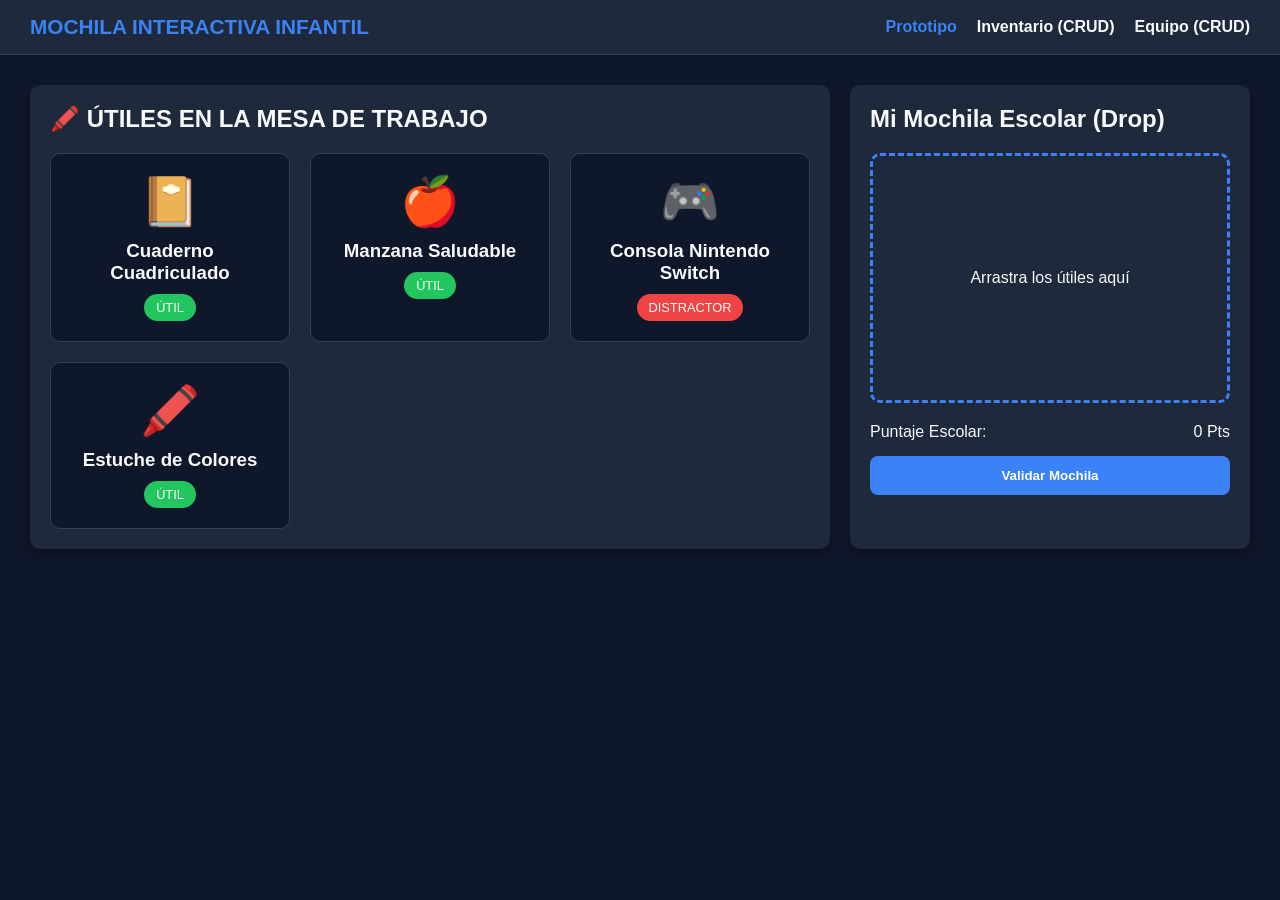
==== index.html @ 09b26867 "Primer avance del proyecto" ====
<!DOCTYPE html>
<html lang="es">

<head>
    <meta charset="UTF-8">
    <meta name="viewport" content="width=device-width, initial-scale=1.0">
    <title>Mochila Interactiva Infantil</title>

    <link rel="stylesheet" href="css/estilos.css">
</head>

<body>

    <!-- ENCABEZADO -->
    <header>
        <nav class="navbar">

            <div class="logo">
                <h1>MOCHILA INTERACTIVA INFANTIL</h1>
            </div>

            <ul class="menu">
                <li>
                    <a href="index.html" class="activo">Prototipo</a>
                </li>

                <li>
                    <a href="crud.html">Inventario (CRUD)</a>
                </li>

                <li>
                    <a href="integrantes.html">Equipo (CRUD)</a>
                </li>
            </ul>

        </nav>
    </header>

    <!-- CONTENIDO PRINCIPAL -->
    <main class="contenedor-principal">

        <!-- SECCIÓN DE ÚTILES -->
        <section class="utiles-section">

            <h2>🖍️ ÚTILES EN LA MESA DE TRABAJO</h2>

            <div class="contenedor-utiles">

                <!-- Tarjeta 1 -->
                <article class="tarjeta-util">
                    <div class="emoji">📔</div>

                    <h3>Cuaderno Cuadriculado</h3>

                    <span class="etiqueta util">
                        ÚTIL
                    </span>
                </article>

                <!-- Tarjeta 2 -->
                <article class="tarjeta-util">
                    <div class="emoji">🍎</div>

                    <h3>Manzana Saludable</h3>

                    <span class="etiqueta util">
                        ÚTIL
                    </span>
                </article>

                <!-- Tarjeta 3 -->
                <article class="tarjeta-util">
                    <div class="emoji">🎮</div>

                    <h3>Consola Nintendo Switch</h3>

                    <span class="etiqueta distractor">
                        DISTRACTOR
                    </span>
                </article>

                <!-- Tarjeta 4 -->
                <article class="tarjeta-util">
                    <div class="emoji">🖍️</div>

                    <h3>Estuche de Colores</h3>

                    <span class="etiqueta util">
                        ÚTIL
                    </span>
                </article>

            </div>

        </section>

        <!-- SECCIÓN MOCHILA -->
        <aside class="mochila-panel">

            <h2>Mi Mochila Escolar (Drop)</h2>

            <div id="zonaDrop" class="zona-drop">

                <p>Arrastra los útiles aquí</p>

            </div>

            <div class="puntaje-container">

                <div class="puntaje-header">
                    <span>Puntaje Escolar:</span>
                    <span id="puntaje">0 Pts</span>
                </div>

                <button id="btnValidar">
                    Validar Mochila
                </button>

            </div>

        </aside>

    </main>

    <script src="js/principal.js"></script>

</body>

</html>
---- css/estilos.css ----
/* ==================================================
   VARIABLES GLOBALES
================================================== */

:root{
    --color-principal:#3b82f6;
    --color-secundario:#1e293b;
    --color-fondo:#0f172a;
    --color-panel:#1e293b;
    --color-borde:#334155;
    --color-texto:#f8fafc;
    --color-exito:#22c55e;
    --color-error:#ef4444;
    --sombra:0 4px 10px rgba(0,0,0,0.3);
}

/* ==================================================
   RESET
================================================== */

*{
    margin:0;
    padding:0;
    box-sizing:border-box;
}

body{
    font-family:Arial, Helvetica, sans-serif;
    background:var(--color-fondo);
    color:var(--color-texto);
    min-height:100vh;
}

/* ==================================================
   NAVBAR
================================================== */

.navbar{
    display:flex;
    justify-content:space-between;
    align-items:center;

    padding:15px 30px;

    background:var(--color-secundario);

    border-bottom:1px solid var(--color-borde);
}

.logo h1{
    color:var(--color-principal);
    font-size:1.3rem;
}

.menu{
    list-style:none;
    display:flex;
    gap:20px;
}

.menu a{
    text-decoration:none;
    color:var(--color-texto);
    font-weight:bold;
    transition:.3s;
}

.menu a:hover{
    color:var(--color-principal);
}

.activo{
    color:var(--color-principal) !important;
}

/* ==================================================
   INDEX.HTML
================================================== */

.contenedor-principal{
    display:grid;

    grid-template-columns:2fr 1fr;

    gap:20px;

    padding:30px;
}

.utiles-section,
.mochila-panel{
    background:var(--color-panel);

    padding:20px;

    border-radius:10px;

    box-shadow:var(--sombra);
}

.utiles-section h2,
.mochila-panel h2{
    margin-bottom:20px;
}

.contenedor-utiles{
    display:grid;

    grid-template-columns:
    repeat(auto-fit,minmax(180px,1fr));

    gap:20px;
}

.tarjeta-util{
    background:#0f172a;

    border:1px solid var(--color-borde);

    border-radius:10px;

    padding:20px;

    text-align:center;

    transition:.3s;
}

.tarjeta-util:hover{
    transform:translateY(-5px);
}

.emoji{
    font-size:3rem;
    margin-bottom:10px;
}

.etiqueta{
    display:inline-block;

    margin-top:10px;

    padding:6px 12px;

    border-radius:20px;

    font-size:.8rem;
}

.util{
    background:var(--color-exito);
}

.distractor{
    background:var(--color-error);
}

.zona-drop{
    min-height:250px;

    border:3px dashed var(--color-principal);

    border-radius:10px;

    display:flex;

    justify-content:center;
    align-items:center;

    margin-bottom:20px;
}

.puntaje-container{
    display:flex;
    flex-direction:column;
    gap:15px;
}

.puntaje-header{
    display:flex;
    justify-content:space-between;
}

#btnValidar{
    padding:12px;

    border:none;

    border-radius:8px;

    cursor:pointer;

    background:var(--color-principal);

    color:white;

    font-weight:bold;
}

/* ==================================================
   CRUD.HTML
================================================== */

.crud-contenedor{
    display:grid;

    grid-template-columns:1fr 2fr;

    gap:20px;

    padding:30px;
}

.formulario-panel,
.tabla-panel{
    background:var(--color-panel);

    padding:20px;

    border-radius:10px;

    box-shadow:var(--sombra);
}

.grupo-form{
    margin-bottom:15px;
}

.grupo-form label{
    display:block;
    margin-bottom:5px;
}

.grupo-form input,
.grupo-form select{
    width:100%;

    padding:10px;

    border:1px solid var(--color-borde);

    border-radius:6px;

    background:#0f172a;

    color:white;
}

.btn-guardar{
    width:100%;

    padding:12px;

    border:none;

    border-radius:6px;

    cursor:pointer;

    background:var(--color-principal);

    color:white;

    font-weight:bold;
}

table{
    width:100%;

    border-collapse:collapse;
}

th{
    background:var(--color-secundario);
}

th,
td{
    padding:12px;

    border:1px solid var(--color-borde);

    text-align:center;
}

.btn-editar{
    background:#f59e0b;

    color:white;

    border:none;

    padding:8px 12px;

    border-radius:5px;

    cursor:pointer;
}

.btn-eliminar{
    background:#ef4444;

    color:white;

    border:none;

    padding:8px 12px;

    border-radius:5px;

    cursor:pointer;
}

/* ==================================================
   INTEGRANTES.HTML
================================================== */

.integrantes-contenedor{
    padding:30px;
}

.equipo-section h2{
    margin-bottom:25px;
}

.contenedor-integrantes{
    display:grid;

    grid-template-columns:
    repeat(auto-fit,minmax(250px,1fr));

    gap:25px;
}

.tarjeta-integrante{
    background:var(--color-panel);

    border-radius:10px;

    padding:20px;

    text-align:center;

    box-shadow:var(--sombra);
}

.tarjeta-integrante img{
    width:120px;
    height:120px;

    object-fit:cover;

    border-radius:50%;

    margin-bottom:15px;

    border:3px solid var(--color-principal);
}

.tarjeta-integrante h3{
    margin-bottom:10px;
}

.tarjeta-integrante p{
    margin-bottom:8px;
}

.acciones{
    display:flex;

    justify-content:center;

    gap:10px;

    margin-top:15px;
}

/* ==================================================
   RESPONSIVE
================================================== */

@media(max-width:768px){

    .navbar{
        flex-direction:column;
        gap:15px;
    }

    .menu{
        flex-direction:column;
        text-align:center;
    }

    .contenedor-principal{
        grid-template-columns:1fr;
    }

    .crud-contenedor{
        grid-template-columns:1fr;
    }
}
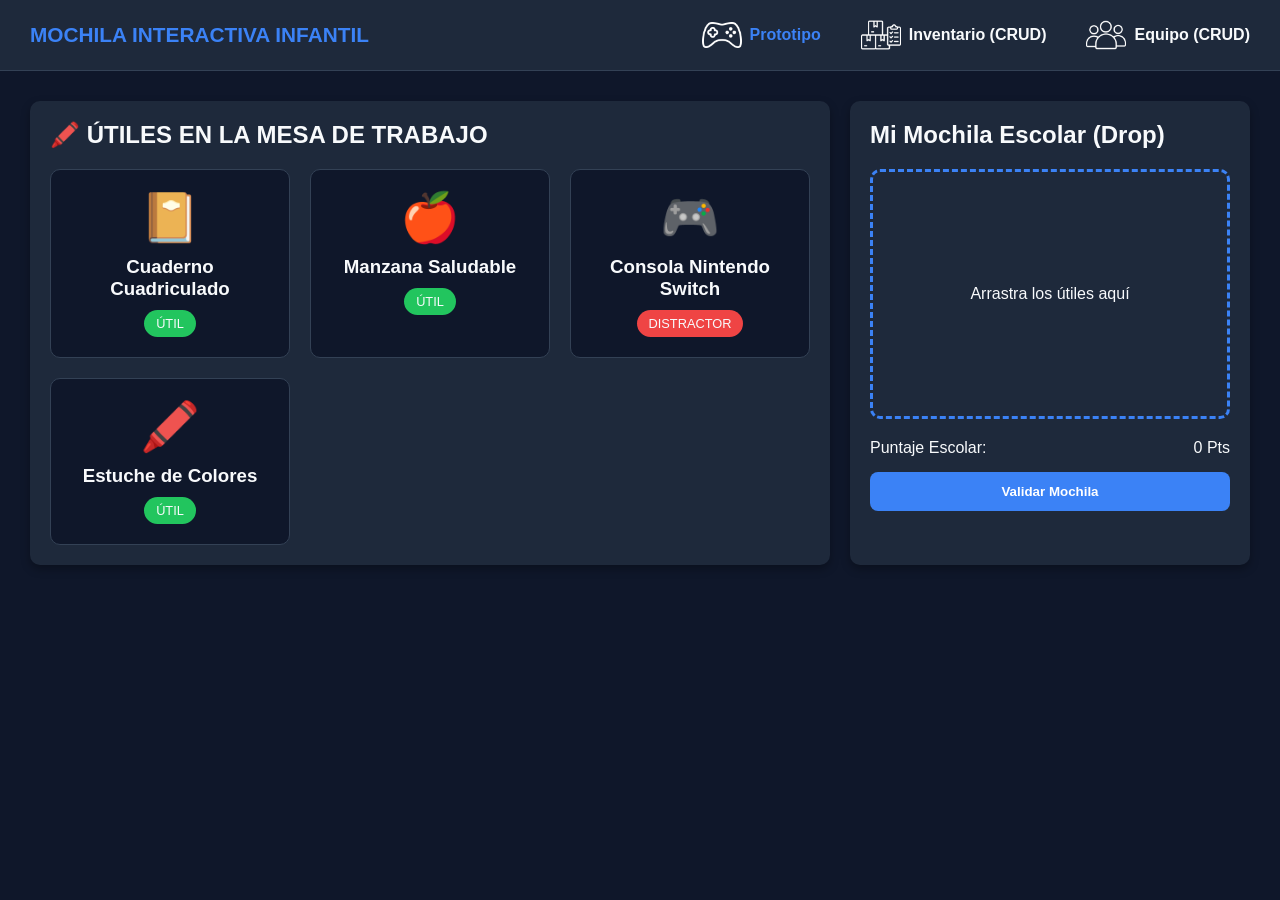
==== commit b6a7717e: "integracion de iconos" ====
--- a/index.html
+++ b/index.html
@@ -11,119 +11,128 @@
 
 <body>
 
-    <!-- ENCABEZADO -->
-    <header>
-        <nav class="navbar">
+<!-- ENCABEZADO -->
+<header>
+    <nav class="navbar">
 
-            <div class="logo">
-                <h1>MOCHILA INTERACTIVA INFANTIL</h1>
+        <div class="logo">
+            <h1>MOCHILA INTERACTIVA INFANTIL</h1>
+        </div>
+
+        <ul class="menu">
+
+    <li>
+        <a href="index.html" class="activo">
+            <img src="imgs/iconos/prototipo.png" alt="Prototipo">
+            Prototipo
+        </a>
+    </li>
+
+    <li>
+        <a href="crud.html">
+            <img src="imgs/iconos/inventario.png" alt="Inventario">
+            Inventario (CRUD)
+        </a>
+    </li>
+
+    <li>
+        <a href="integrantes.html">
+            <img src="imgs/iconos/equipo.png" alt="Equipo">
+            Equipo (CRUD)
+        </a>
+    </li>
+
+</ul>
+
+    </nav>
+</header>
+
+<!-- CONTENIDO PRINCIPAL -->
+<main class="contenedor-principal">
+
+    <!-- ÚTILES -->
+    <section class="utiles-section">
+
+        <h2>🖍️ ÚTILES EN LA MESA DE TRABAJO</h2>
+
+        <div class="contenedor-utiles">
+
+            <article class="tarjeta-util"
+                draggable="true"
+                ondragstart="iniciarDrag(event)"
+                data-nombre="Cuaderno Cuadriculado">
+
+                <div class="emoji">📔</div>
+                <h3>Cuaderno Cuadriculado</h3>
+                <span class="etiqueta util">ÚTIL</span>
+            </article>
+
+            <article class="tarjeta-util"
+                draggable="true"
+                ondragstart="iniciarDrag(event)"
+                data-nombre="Manzana Saludable">
+
+                <div class="emoji">🍎</div>
+                <h3>Manzana Saludable</h3>
+                <span class="etiqueta util">ÚTIL</span>
+            </article>
+
+            <article class="tarjeta-util"
+                draggable="true"
+                ondragstart="iniciarDrag(event)"
+                data-nombre="Consola Nintendo Switch">
+
+                <div class="emoji">🎮</div>
+                <h3>Consola Nintendo Switch</h3>
+                <span class="etiqueta distractor">DISTRACTOR</span>
+            </article>
+
+            <article class="tarjeta-util"
+                draggable="true"
+                ondragstart="iniciarDrag(event)"
+                data-nombre="Estuche de Colores">
+
+                <div class="emoji">🖍️</div>
+                <h3>Estuche de Colores</h3>
+                <span class="etiqueta util">ÚTIL</span>
+            </article>
+
+        </div>
+
+    </section>
+
+    <!-- MOCHILA -->
+    <aside class="mochila-panel">
+
+        <h2>Mi Mochila Escolar (Drop)</h2>
+
+        <div id="zonaDrop"
+             class="zona-drop"
+             ondragover="permitirDrop(event)"
+             ondrop="soltarUtil(event)">
+
+            <p>Arrastra los útiles aquí</p>
+
+        </div>
+
+        <div class="puntaje-container">
+
+            <div class="puntaje-header">
+                <span>Puntaje Escolar:</span>
+                <span id="puntaje">0 Pts</span>
             </div>
 
-            <ul class="menu">
-                <li>
-                    <a href="index.html" class="activo">Prototipo</a>
-                </li>
+            <button id="btnValidar">
+                Validar Mochila
+            </button>
 
-                <li>
-                    <a href="crud.html">Inventario (CRUD)</a>
-                </li>
+        </div>
 
-                <li>
-                    <a href="integrantes.html">Equipo (CRUD)</a>
-                </li>
-            </ul>
+    </aside>
 
-        </nav>
-    </header>
+</main>
 
-    <!-- CONTENIDO PRINCIPAL -->
-    <main class="contenedor-principal">
-
-        <!-- SECCIÓN DE ÚTILES -->
-        <section class="utiles-section">
-
-            <h2>🖍️ ÚTILES EN LA MESA DE TRABAJO</h2>
-
-            <div class="contenedor-utiles">
-
-                <!-- Tarjeta 1 -->
-                <article class="tarjeta-util">
-                    <div class="emoji">📔</div>
-
-                    <h3>Cuaderno Cuadriculado</h3>
-
-                    <span class="etiqueta util">
-                        ÚTIL
-                    </span>
-                </article>
-
-                <!-- Tarjeta 2 -->
-                <article class="tarjeta-util">
-                    <div class="emoji">🍎</div>
-
-                    <h3>Manzana Saludable</h3>
-
-                    <span class="etiqueta util">
-                        ÚTIL
-                    </span>
-                </article>
-
-                <!-- Tarjeta 3 -->
-                <article class="tarjeta-util">
-                    <div class="emoji">🎮</div>
-
-                    <h3>Consola Nintendo Switch</h3>
-
-                    <span class="etiqueta distractor">
-                        DISTRACTOR
-                    </span>
-                </article>
-
-                <!-- Tarjeta 4 -->
-                <article class="tarjeta-util">
-                    <div class="emoji">🖍️</div>
-
-                    <h3>Estuche de Colores</h3>
-
-                    <span class="etiqueta util">
-                        ÚTIL
-                    </span>
-                </article>
-
-            </div>
-
-        </section>
-
-        <!-- SECCIÓN MOCHILA -->
-        <aside class="mochila-panel">
-
-            <h2>Mi Mochila Escolar (Drop)</h2>
-
-            <div id="zonaDrop" class="zona-drop">
-
-                <p>Arrastra los útiles aquí</p>
-
-            </div>
-
-            <div class="puntaje-container">
-
-                <div class="puntaje-header">
-                    <span>Puntaje Escolar:</span>
-                    <span id="puntaje">0 Pts</span>
-                </div>
-
-                <button id="btnValidar">
-                    Validar Mochila
-                </button>
-
-            </div>
-
-        </aside>
-
-    </main>
-
-    <script src="js/principal.js"></script>
+<script src="js/principal.js"></script>
 
 </body>
-
 </html>
--- a/css/estilos.css
+++ b/css/estilos.css
@@ -55,16 +55,28 @@
 .menu{
     list-style:none;
     display:flex;
-    gap:20px;
+    gap:40px;
 }
 
 .menu a{
+    display:flex;
+    align-items:center;
+    gap:8px;
+
     text-decoration:none;
     color:var(--color-texto);
     font-weight:bold;
     transition:.3s;
 }
 
+.menu a img{
+    width:40px;
+    height:40px;
+    object-fit:contain;
+
+    filter: brightness(0) invert(1);
+}
+
 .menu a:hover{
     color:var(--color-principal);
 }
@@ -398,4 +410,57 @@
     .crud-contenedor{
         grid-template-columns:1fr;
     }
+}
+
+/* ====================================
+   MODALES
+==================================== */
+
+.modal{
+    display:none;
+    position:fixed;
+    top:0;
+    left:0;
+    width:100%;
+    height:100%;
+    background:rgba(0,0,0,.8);
+    justify-content:center;
+    align-items:center;
+    z-index:9999;
+}
+
+.modal.activo{
+    display:flex;
+}
+
+.modal-contenido{
+    background:var(--color-panel);
+    color:var(--color-texto);
+    padding:20px;
+    border-radius:12px;
+    width:90%;
+    max-width:450px;
+    text-align:center;
+}
+
+.toast{
+    position:fixed;
+    top:20px;
+    right:20px;
+    padding:15px;
+    border-radius:8px;
+    color:white;
+    z-index:10000;
+}
+
+.toast.exito{
+    background:var(--color-exito);
+}
+
+.toast.error{
+    background:var(--color-error);
+}
+
+.felicitacion h2{
+    color:gold;
 }
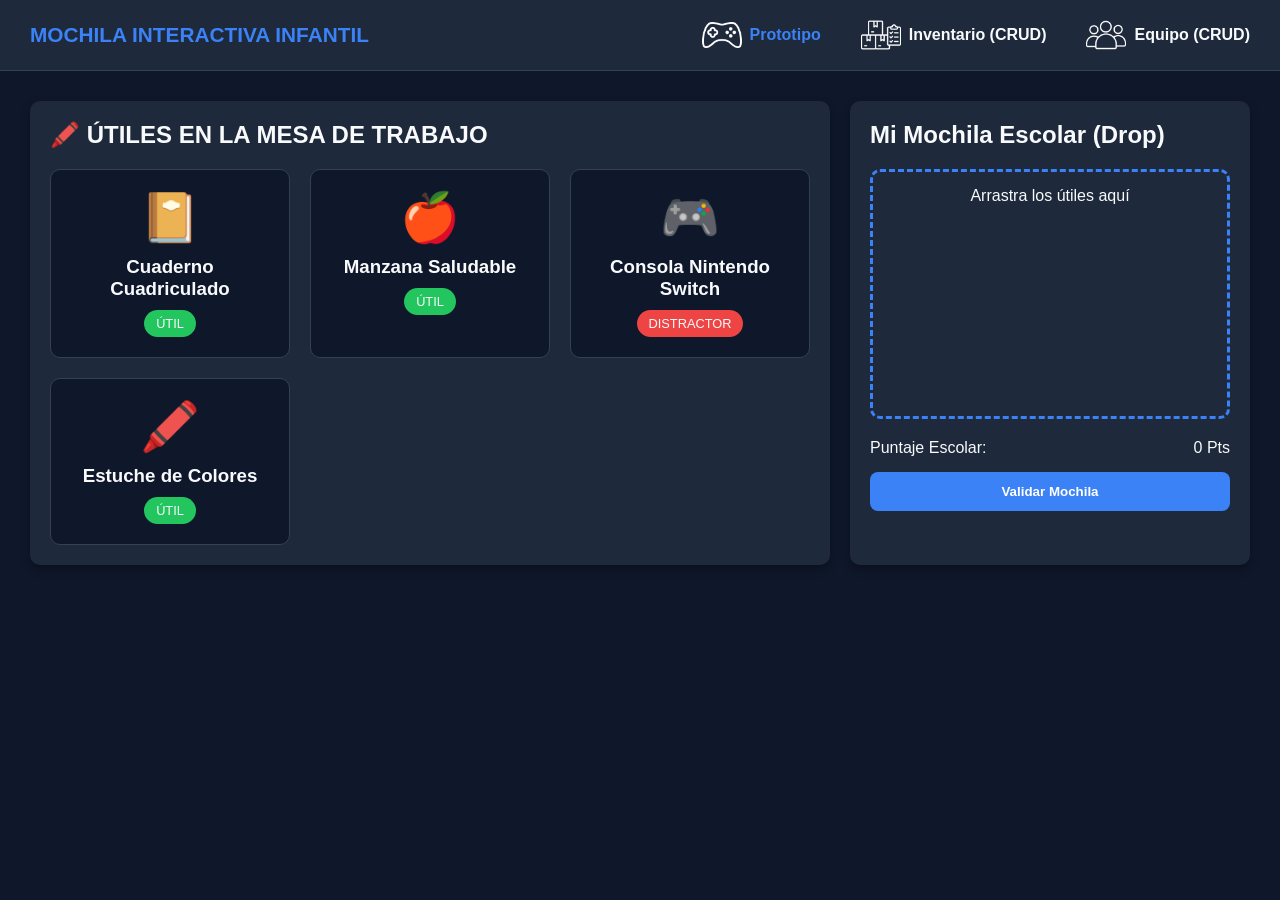
==== commit 41f6d76f: "drop drag etc funcionales" ====
--- a/index.html
+++ b/index.html
@@ -11,128 +11,138 @@
 
 <body>
 
-<!-- ENCABEZADO -->
-<header>
-    <nav class="navbar">
+    <!-- ENCABEZADO -->
+    <header>
+        <nav class="navbar">
 
-        <div class="logo">
-            <h1>MOCHILA INTERACTIVA INFANTIL</h1>
-        </div>
-
-        <ul class="menu">
-
-    <li>
-        <a href="index.html" class="activo">
-            <img src="imgs/iconos/prototipo.png" alt="Prototipo">
-            Prototipo
-        </a>
-    </li>
-
-    <li>
-        <a href="crud.html">
-            <img src="imgs/iconos/inventario.png" alt="Inventario">
-            Inventario (CRUD)
-        </a>
-    </li>
-
-    <li>
-        <a href="integrantes.html">
-            <img src="imgs/iconos/equipo.png" alt="Equipo">
-            Equipo (CRUD)
-        </a>
-    </li>
-
-</ul>
-
-    </nav>
-</header>
-
-<!-- CONTENIDO PRINCIPAL -->
-<main class="contenedor-principal">
-
-    <!-- ÚTILES -->
-    <section class="utiles-section">
-
-        <h2>🖍️ ÚTILES EN LA MESA DE TRABAJO</h2>
-
-        <div class="contenedor-utiles">
-
-            <article class="tarjeta-util"
-                draggable="true"
-                ondragstart="iniciarDrag(event)"
-                data-nombre="Cuaderno Cuadriculado">
-
-                <div class="emoji">📔</div>
-                <h3>Cuaderno Cuadriculado</h3>
-                <span class="etiqueta util">ÚTIL</span>
-            </article>
-
-            <article class="tarjeta-util"
-                draggable="true"
-                ondragstart="iniciarDrag(event)"
-                data-nombre="Manzana Saludable">
-
-                <div class="emoji">🍎</div>
-                <h3>Manzana Saludable</h3>
-                <span class="etiqueta util">ÚTIL</span>
-            </article>
-
-            <article class="tarjeta-util"
-                draggable="true"
-                ondragstart="iniciarDrag(event)"
-                data-nombre="Consola Nintendo Switch">
-
-                <div class="emoji">🎮</div>
-                <h3>Consola Nintendo Switch</h3>
-                <span class="etiqueta distractor">DISTRACTOR</span>
-            </article>
-
-            <article class="tarjeta-util"
-                draggable="true"
-                ondragstart="iniciarDrag(event)"
-                data-nombre="Estuche de Colores">
-
-                <div class="emoji">🖍️</div>
-                <h3>Estuche de Colores</h3>
-                <span class="etiqueta util">ÚTIL</span>
-            </article>
-
-        </div>
-
-    </section>
-
-    <!-- MOCHILA -->
-    <aside class="mochila-panel">
-
-        <h2>Mi Mochila Escolar (Drop)</h2>
-
-        <div id="zonaDrop"
-             class="zona-drop"
-             ondragover="permitirDrop(event)"
-             ondrop="soltarUtil(event)">
-
-            <p>Arrastra los útiles aquí</p>
-
-        </div>
-
-        <div class="puntaje-container">
-
-            <div class="puntaje-header">
-                <span>Puntaje Escolar:</span>
-                <span id="puntaje">0 Pts</span>
+            <div class="logo">
+                <h1>MOCHILA INTERACTIVA INFANTIL</h1>
             </div>
 
-            <button id="btnValidar">
-                Validar Mochila
-            </button>
+            <ul class="menu">
 
-        </div>
+                <li>
+                    <a href="index.html" class="activo">
+                        <img src="imgs/iconos/prototipo.png" alt="Prototipo">
+                        Prototipo
+                    </a>
+                </li>
 
-    </aside>
+                <li>
+                    <a href="crud.html">
+                        <img src="imgs/iconos/inventario.png" alt="Inventario">
+                        Inventario (CRUD)
+                    </a>
+                </li>
 
-</main>
+                <li>
+                    <a href="integrantes.html">
+                        <img src="imgs/iconos/equipo.png" alt="Equipo">
+                        Equipo (CRUD)
+                    </a>
+                </li>
 
-<script src="js/principal.js"></script>
+            </ul>
+
+        </nav>
+    </header>
+
+    <!-- CONTENIDO PRINCIPAL -->
+    <main class="contenedor-principal">
+
+        <!-- ÚTILES -->
+        <section class="utiles-section">
+
+            <h2>🖍️ ÚTILES EN LA MESA DE TRABAJO</h2>
+
+            <div class="contenedor-utiles">
+
+                <article class="tarjeta-util"
+                    draggable="true"
+                    ondragstart="iniciarDrag(event)"
+                    data-nombre="Cuaderno Cuadriculado">
+
+                    <div class="emoji">📔</div>
+                    <h3>Cuaderno Cuadriculado</h3>
+                    <span class="etiqueta util">ÚTIL</span>
+
+                </article>
+
+                <article class="tarjeta-util"
+                    draggable="true"
+                    ondragstart="iniciarDrag(event)"
+                    data-nombre="Manzana Saludable">
+
+                    <div class="emoji">🍎</div>
+                    <h3>Manzana Saludable</h3>
+                    <span class="etiqueta util">ÚTIL</span>
+
+                </article>
+
+                <article class="tarjeta-util"
+                    draggable="true"
+                    ondragstart="iniciarDrag(event)"
+                    data-nombre="Consola Nintendo Switch">
+
+                    <div class="emoji">🎮</div>
+                    <h3>Consola Nintendo Switch</h3>
+                    <span class="etiqueta distractor">DISTRACTOR</span>
+
+                </article>
+
+                <article class="tarjeta-util"
+                    draggable="true"
+                    ondragstart="iniciarDrag(event)"
+                    data-nombre="Estuche de Colores">
+
+                    <div class="emoji">🖍️</div>
+                    <h3>Estuche de Colores</h3>
+                    <span class="etiqueta util">ÚTIL</span>
+
+                </article>
+
+            </div>
+
+        </section>
+
+        <!-- MOCHILA -->
+        <aside class="mochila-panel">
+
+            <h2>Mi Mochila Escolar (Drop)</h2>
+
+            <div id="zonaDrop"
+                class="zona-drop"
+                ondragover="permitirDrop(event)"
+                ondrop="soltarUtil(event)">
+
+                <p>Arrastra los útiles aquí</p>
+
+            </div>
+
+            <div class="puntaje-container">
+
+                <div class="puntaje-header">
+                    <span>Puntaje Escolar:</span>
+                    <span id="puntaje">0 Pts</span>
+                </div>
+
+                <button
+    id="btnValidar"
+    onclick="validarMochila()">
+    Validar Mochila
+</button>
+
+            </div>
+
+        </aside>
+
+    </main>
+
+    <!-- MENSAJES -->
+    <div id="mensaje"></div>
+
+    <script src="js/principal.js"></script>
 
 </body>
+
 </html>
--- a/css/estilos.css
+++ b/css/estilos.css
@@ -463,4 +463,68 @@
 
 .felicitacion h2{
     color:gold;
+}
+.item-mochila{
+    background:var(--color-principal);
+
+    color:white;
+
+    padding:10px;
+
+    border-radius:8px;
+
+    margin:5px;
+
+    font-weight:bold;
+}
+
+.zona-drop{
+    display:flex;
+    flex-wrap:wrap;
+    align-content:flex-start;
+    gap:10px;
+    padding:15px;
+}
+.mensaje{
+    position: fixed;
+    top: 20px;
+    right: 20px;
+
+    padding: 15px 25px;
+
+    border-radius: 8px;
+
+    color: white;
+    font-weight: bold;
+
+    z-index: 99999;
+}
+
+.mensaje.exito{
+    background: #22c55e;
+}
+
+.mensaje.error{
+    background: #ef4444;
+}
+.item-mochila{
+    display:flex;
+    justify-content:space-between;
+    align-items:center;
+
+    background:#334155;
+
+    margin:5px;
+    padding:10px;
+
+    border-radius:8px;
+}
+
+.item-mochila button{
+    background:#ef4444;
+    color:white;
+    border:none;
+    border-radius:5px;
+    cursor:pointer;
+    padding:4px 8px;
 }
